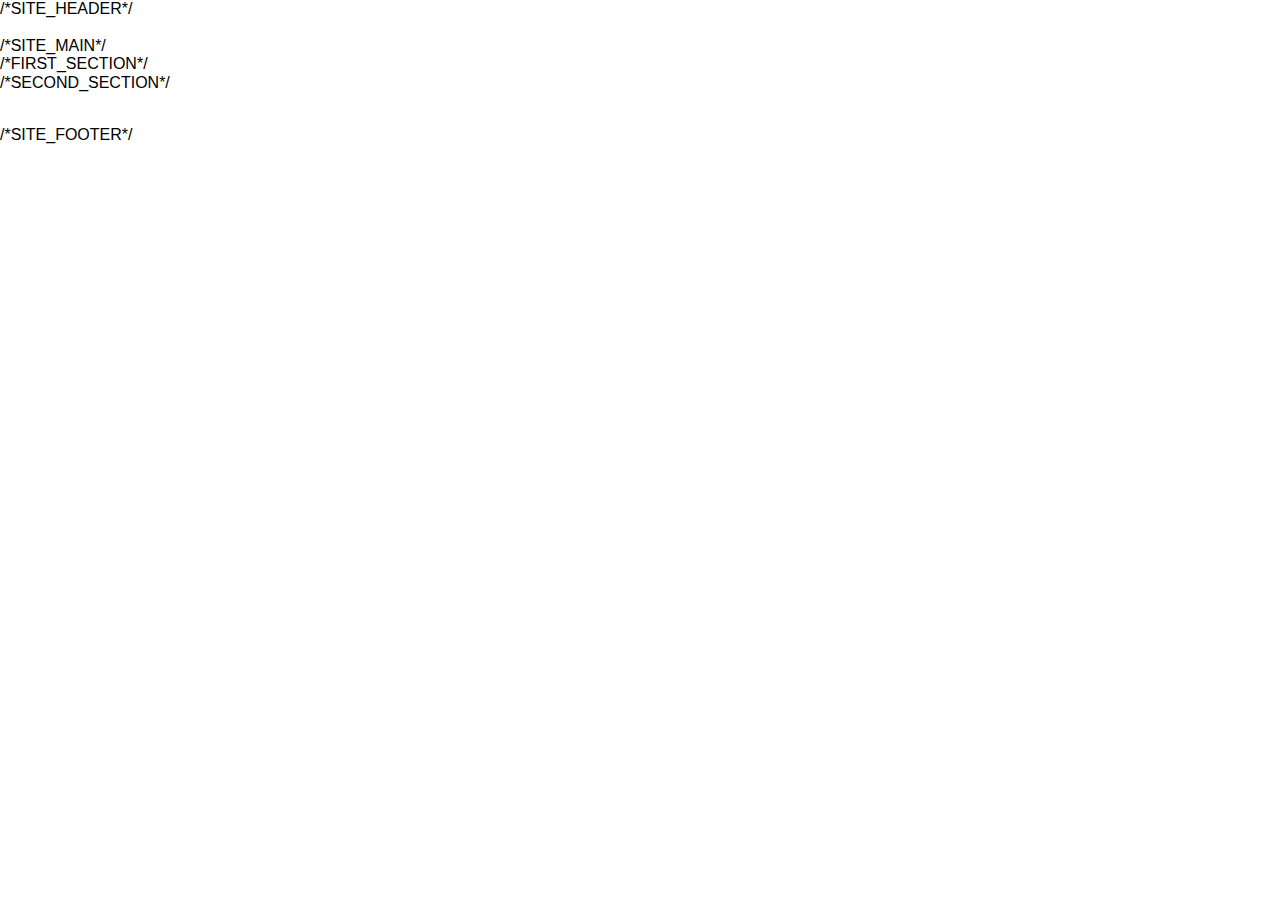
==== index.html @ e2ac1915 "initial commit" ====
<!DOCTYPE html>
<html lang="en">
<head>
  <meta charset="UTF-8">
  <meta http-equiv="X-UA-Compatible" content="IE=edge">
  <meta name="viewport" content="width=device-width, initial-scale=1.0">
  <title>up-down</title>
  <link rel="stylesheet" href="css/main.css">
</head>
<body>

  /*SITE_HEADER*/

 <header class="site-header">
   <div class="site-header__container container">
     <a href="#" class="site-header__logo">
       <img class="site-header__logo-img" src="" alt="" width="" height="">
      </a>
      <nav class="site-nav">
        <ul class="site-nav__list">
          <li class="site-nav__item">
            <a class="site-nav__item-link" href="#"></a>
          </li>
        </ul>
      </nav>
   </div>
 </header>

 /*SITE_MAIN*/

 <main class="site-main">
   <h1 class="visually-hidden">UP-Down</h1>

   /*FIRST_SECTION*/

   <section class="hero-section">
     <div class="hero-section__container container">

     </div>
   </section>

   /*SECOND_SECTION*/

   <section class="person-section">
     <div class="persn-section__container container">
       <picture class="person-section__picture">
         <img class="person-section__img" src="" srcset="" alt="" width="" height="">
        </picture>
        <p class="person-section__desc"></p>
     </div>
   </section>

  </main>

   /*SITE_FOOTER*/

   <footer class="site-footer">
     <div class="site-footer__container container">
      <a href="#" class="site-footer__logo">
        <img class="site-footer__logo-img" src="" alt="" width="" height="">
       </a>
       <nav class="site-nav">
         <ul class="site-nav__list">
           <li class="site-nav__item">
             <a class="site-nav__item-link" href="#"></a>
           </li>
         </ul>
       </nav>
     </div>
   </footer>

</body>
</html>
---- css/main.css ----
/*! normalize.css v8.0.1 | MIT License | github.com/necolas/normalize.css */
/* Document
   ========================================================================== */
/**
 * 1. Correct the line height in all browsers.
 * 2. Prevent adjustments of font size after orientation changes in iOS.
 */
html {
  line-height: 1.15;
  /* 1 */
  -webkit-text-size-adjust: 100%;
  /* 2 */
}

/* Sections
   ========================================================================== */
/**
 * Remove the margin in all browsers.
 */
body {
  margin: 0;
}

/**
 * Render the `main` element consistently in IE.
 */
main {
  display: block;
}

/**
 * Correct the font size and margin on `h1` elements within `section` and
 * `article` contexts in Chrome, Firefox, and Safari.
 */
h1 {
  font-size: 2em;
  margin: 0.67em 0;
}

/* Grouping content
   ========================================================================== */
/**
 * 1. Add the correct box sizing in Firefox.
 * 2. Show the overflow in Edge and IE.
 */
hr {
  -webkit-box-sizing: content-box;
          box-sizing: content-box;
  /* 1 */
  height: 0;
  /* 1 */
  overflow: visible;
  /* 2 */
}

/**
 * 1. Correct the inheritance and scaling of font size in all browsers.
 * 2. Correct the odd `em` font sizing in all browsers.
 */
pre {
  font-family: monospace, monospace;
  /* 1 */
  font-size: 1em;
  /* 2 */
}

/* Text-level semantics
   ========================================================================== */
/**
 * Remove the gray background on active links in IE 10.
 */
a {
  background-color: transparent;
}

/**
 * 1. Remove the bottom border in Chrome 57-
 * 2. Add the correct text decoration in Chrome, Edge, IE, Opera, and Safari.
 */
abbr[title] {
  border-bottom: none;
  /* 1 */
  text-decoration: underline;
  /* 2 */
  -webkit-text-decoration: underline dotted;
          text-decoration: underline dotted;
  /* 2 */
}

/**
 * Add the correct font weight in Chrome, Edge, and Safari.
 */
b,
strong {
  font-weight: bolder;
}

/**
 * 1. Correct the inheritance and scaling of font size in all browsers.
 * 2. Correct the odd `em` font sizing in all browsers.
 */
code,
kbd,
samp {
  font-family: monospace, monospace;
  /* 1 */
  font-size: 1em;
  /* 2 */
}

/**
 * Add the correct font size in all browsers.
 */
small {
  font-size: 80%;
}

/**
 * Prevent `sub` and `sup` elements from affecting the line height in
 * all browsers.
 */
sub,
sup {
  font-size: 75%;
  line-height: 0;
  position: relative;
  vertical-align: baseline;
}

sub {
  bottom: -0.25em;
}

sup {
  top: -0.5em;
}

/* Embedded content
   ========================================================================== */
/**
 * Remove the border on images inside links in IE 10.
 */
img {
  border-style: none;
}

/* Forms
   ========================================================================== */
/**
 * 1. Change the font styles in all browsers.
 * 2. Remove the margin in Firefox and Safari.
 */
button,
input,
optgroup,
select,
textarea {
  font-family: inherit;
  /* 1 */
  font-size: 100%;
  /* 1 */
  line-height: 1.15;
  /* 1 */
  margin: 0;
  /* 2 */
}

/**
 * Show the overflow in IE.
 * 1. Show the overflow in Edge.
 */
button,
input {
  /* 1 */
  overflow: visible;
}

/**
 * Remove the inheritance of text transform in Edge, Firefox, and IE.
 * 1. Remove the inheritance of text transform in Firefox.
 */
button,
select {
  /* 1 */
  text-transform: none;
}

/**
 * Correct the inability to style clickable types in iOS and Safari.
 */
button,
[type="button"],
[type="reset"],
[type="submit"] {
  -webkit-appearance: button;
}

/**
 * Remove the inner border and padding in Firefox.
 */
button::-moz-focus-inner,
[type="button"]::-moz-focus-inner,
[type="reset"]::-moz-focus-inner,
[type="submit"]::-moz-focus-inner {
  border-style: none;
  padding: 0;
}

/**
 * Restore the focus styles unset by the previous rule.
 */
button:-moz-focusring,
[type="button"]:-moz-focusring,
[type="reset"]:-moz-focusring,
[type="submit"]:-moz-focusring {
  outline: 1px dotted ButtonText;
}

/**
 * Correct the padding in Firefox.
 */
fieldset {
  padding: 0.35em 0.75em 0.625em;
}

/**
 * 1. Correct the text wrapping in Edge and IE.
 * 2. Correct the color inheritance from `fieldset` elements in IE.
 * 3. Remove the padding so developers are not caught out when they zero out
 *    `fieldset` elements in all browsers.
 */
legend {
  -webkit-box-sizing: border-box;
          box-sizing: border-box;
  /* 1 */
  color: inherit;
  /* 2 */
  display: table;
  /* 1 */
  max-width: 100%;
  /* 1 */
  padding: 0;
  /* 3 */
  white-space: normal;
  /* 1 */
}

/**
 * Add the correct vertical alignment in Chrome, Firefox, and Opera.
 */
progress {
  vertical-align: baseline;
}

/**
 * Remove the default vertical scrollbar in IE 10+.
 */
textarea {
  overflow: auto;
}

/**
 * 1. Add the correct box sizing in IE 10.
 * 2. Remove the padding in IE 10.
 */
[type="checkbox"],
[type="radio"] {
  -webkit-box-sizing: border-box;
          box-sizing: border-box;
  /* 1 */
  padding: 0;
  /* 2 */
}

/**
 * Correct the cursor style of increment and decrement buttons in Chrome.
 */
[type="number"]::-webkit-inner-spin-button,
[type="number"]::-webkit-outer-spin-button {
  height: auto;
}

/**
 * 1. Correct the odd appearance in Chrome and Safari.
 * 2. Correct the outline style in Safari.
 */
[type="search"] {
  -webkit-appearance: textfield;
  /* 1 */
  outline-offset: -2px;
  /* 2 */
}

/**
 * Remove the inner padding in Chrome and Safari on macOS.
 */
[type="search"]::-webkit-search-decoration {
  -webkit-appearance: none;
}

/**
 * 1. Correct the inability to style clickable types in iOS and Safari.
 * 2. Change font properties to `inherit` in Safari.
 */
::-webkit-file-upload-button {
  -webkit-appearance: button;
  /* 1 */
  font: inherit;
  /* 2 */
}

/* Interactive
   ========================================================================== */
/*
 * Add the correct display in Edge, IE 10+, and Firefox.
 */
details {
  display: block;
}

/*
 * Add the correct display in all browsers.
 */
summary {
  display: list-item;
}

/* Misc
   ========================================================================== */
/**
 * Add the correct display in IE 10+.
 */
template {
  display: none;
}

/**
 * Add the correct display in IE 10.
 */
[hidden] {
  display: none;
}

/* GENERAL */
html {
  -webkit-box-sizing: border-box;
          box-sizing: border-box;
  height: 100%;
  scroll-behavior: smooth;
}

*,
*::before,
*::after {
  -webkit-box-sizing: inherit;
          box-sizing: inherit;
}

body {
  display: -webkit-box;
  display: -ms-flexbox;
  display: flex;
  -webkit-box-orient: vertical;
  -webkit-box-direction: normal;
      -ms-flex-direction: column;
          flex-direction: column;
  height: 100%;
  margin: 0;
  padding: 0;
  overflow-x: hidden;
  font-family: "Arial", sans-serif;
  background-color: #fff;
}

img {
  max-width: 100%;
  height: auto;
}

.container {
  width: 100%;
  max-width: 1100px;
  margin: 0 auto;
  padding-left: 20px;
  padding-right: 20px;
}

.visually-hidden {
  position: absolute;
  white-space: nowrap;
  width: 1px;
  height: 1px;
  overflow: hidden;
  border: 0;
  padding: 0;
  clip: rect(0 0 0 0);
  -webkit-clip-path: inset(50%);
          clip-path: inset(50%);
  margin: -1px;
}

.sitenav {
  background-color: #000;
}

.sitenav__list {
  margin: 0;
  padding: 0;
  list-style: none;
}

.site-nav {
  position: absolute;
}

.site-nav__list {
  margin: 0;
  padding: 0;
  list-style: none;
  background-color: red;
}
/*# sourceMappingURL=main.css.map */
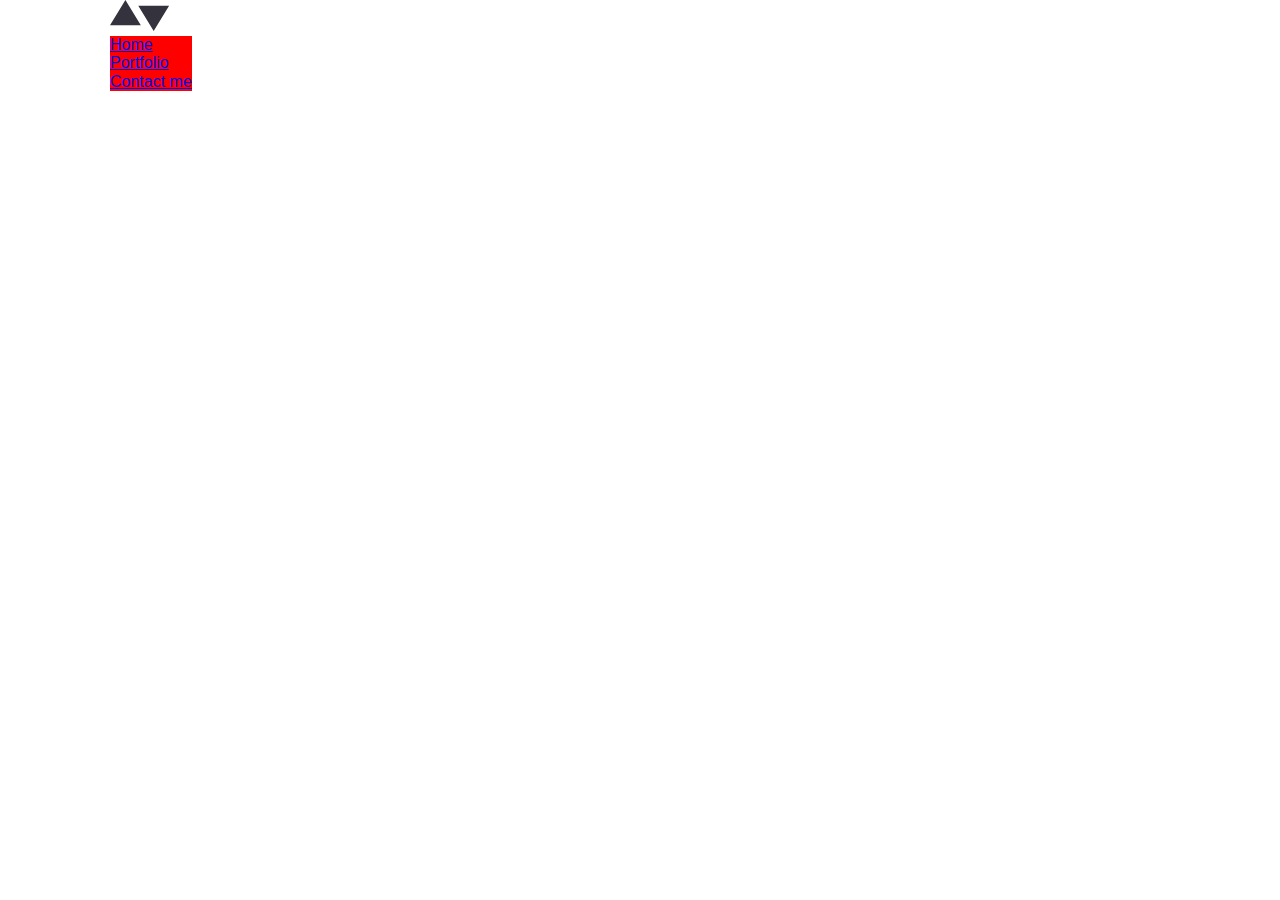
==== commit f4db1407: "initial commit" ====
--- a/index.html
+++ b/index.html
@@ -8,66 +8,72 @@
   <link rel="stylesheet" href="css/main.css">
 </head>
 <body>
-
-  /*SITE_HEADER*/
-
- <header class="site-header">
-   <div class="site-header__container container">
-     <a href="#" class="site-header__logo">
-       <img class="site-header__logo-img" src="" alt="" width="" height="">
+  
+  <!-- SITE_HEADER -->
+  
+  <header class="site-header">
+    <div class="site-header__container container">
+      <a class="site-header__logo" href="index.html">
+        <img class="site-header__logo-img" src="img/logo-header.svg" alt="logo" width="60" height="32">
       </a>
       <nav class="site-nav">
         <ul class="site-nav__list">
           <li class="site-nav__item">
-            <a class="site-nav__item-link" href="#"></a>
+            <a class="site-nav__item-link" href="index.html">Home</a>
+          </li>
+          <li class="site-nav__item">
+            <a class="site-nav__item-link" href="#">Portfolio</a>
+          </li>
+          <li class="site-nav__item">
+            <a class="site-nav__item-link" href="contact-me.html">Contact me</a>
           </li>
         </ul>
       </nav>
-   </div>
- </header>
-
- /*SITE_MAIN*/
-
- <main class="site-main">
-   <h1 class="visually-hidden">UP-Down</h1>
-
-   /*FIRST_SECTION*/
-
-   <section class="hero-section">
-     <div class="hero-section__container container">
-
-     </div>
-   </section>
-
-   /*SECOND_SECTION*/
-
-   <section class="person-section">
-     <div class="persn-section__container container">
-       <picture class="person-section__picture">
-         <img class="person-section__img" src="" srcset="" alt="" width="" height="">
-        </picture>
-        <p class="person-section__desc"></p>
-     </div>
-   </section>
-
-  </main>
-
-   /*SITE_FOOTER*/
-
-   <footer class="site-footer">
-     <div class="site-footer__container container">
-      <a href="#" class="site-footer__logo">
-        <img class="site-footer__logo-img" src="" alt="" width="" height="">
-       </a>
-       <nav class="site-nav">
-         <ul class="site-nav__list">
-           <li class="site-nav__item">
-             <a class="site-nav__item-link" href="#"></a>
-           </li>
-         </ul>
-       </nav>
-     </div>
-   </footer>
-
-</body>
-</html>+    </div>
+  </header>
+  
+  <!-- /*SITE_MAIN*/
+    
+    <main class="site-main">
+      <h1 class="visually-hidden">UP-Down</h1>
+      
+      /*FIRST_SECTION*/
+      
+      <section class="hero-section">
+        <div class="hero-section__container container">
+          
+        </div>
+      </section>
+      
+      /*SECOND_SECTION*/
+      
+      <section class="person-section">
+        <div class="persn-section__container container">
+          <picture class="person-section__picture">
+            <img class="person-section__img" src="" srcset="" alt="" width="" height="">
+          </picture>
+          <p class="person-section__desc"></p>
+        </div>
+      </section>
+      
+    </main>
+    
+    /*SITE_FOOTER*/
+    
+    <footer class="site-footer">
+      <div class="site-footer__container container">
+        <a href="#" class="site-footer__logo">
+          <img class="site-footer__logo-img" src="" alt="" width="" height="">
+        </a>
+        <nav class="site-nav">
+          <ul class="site-nav__list">
+            <li class="site-nav__item">
+              <a class="site-nav__item-link" href="#"></a>
+            </li>
+          </ul>
+        </nav>
+      </div>
+    </footer> -->
+    
+  </body>
+  </html>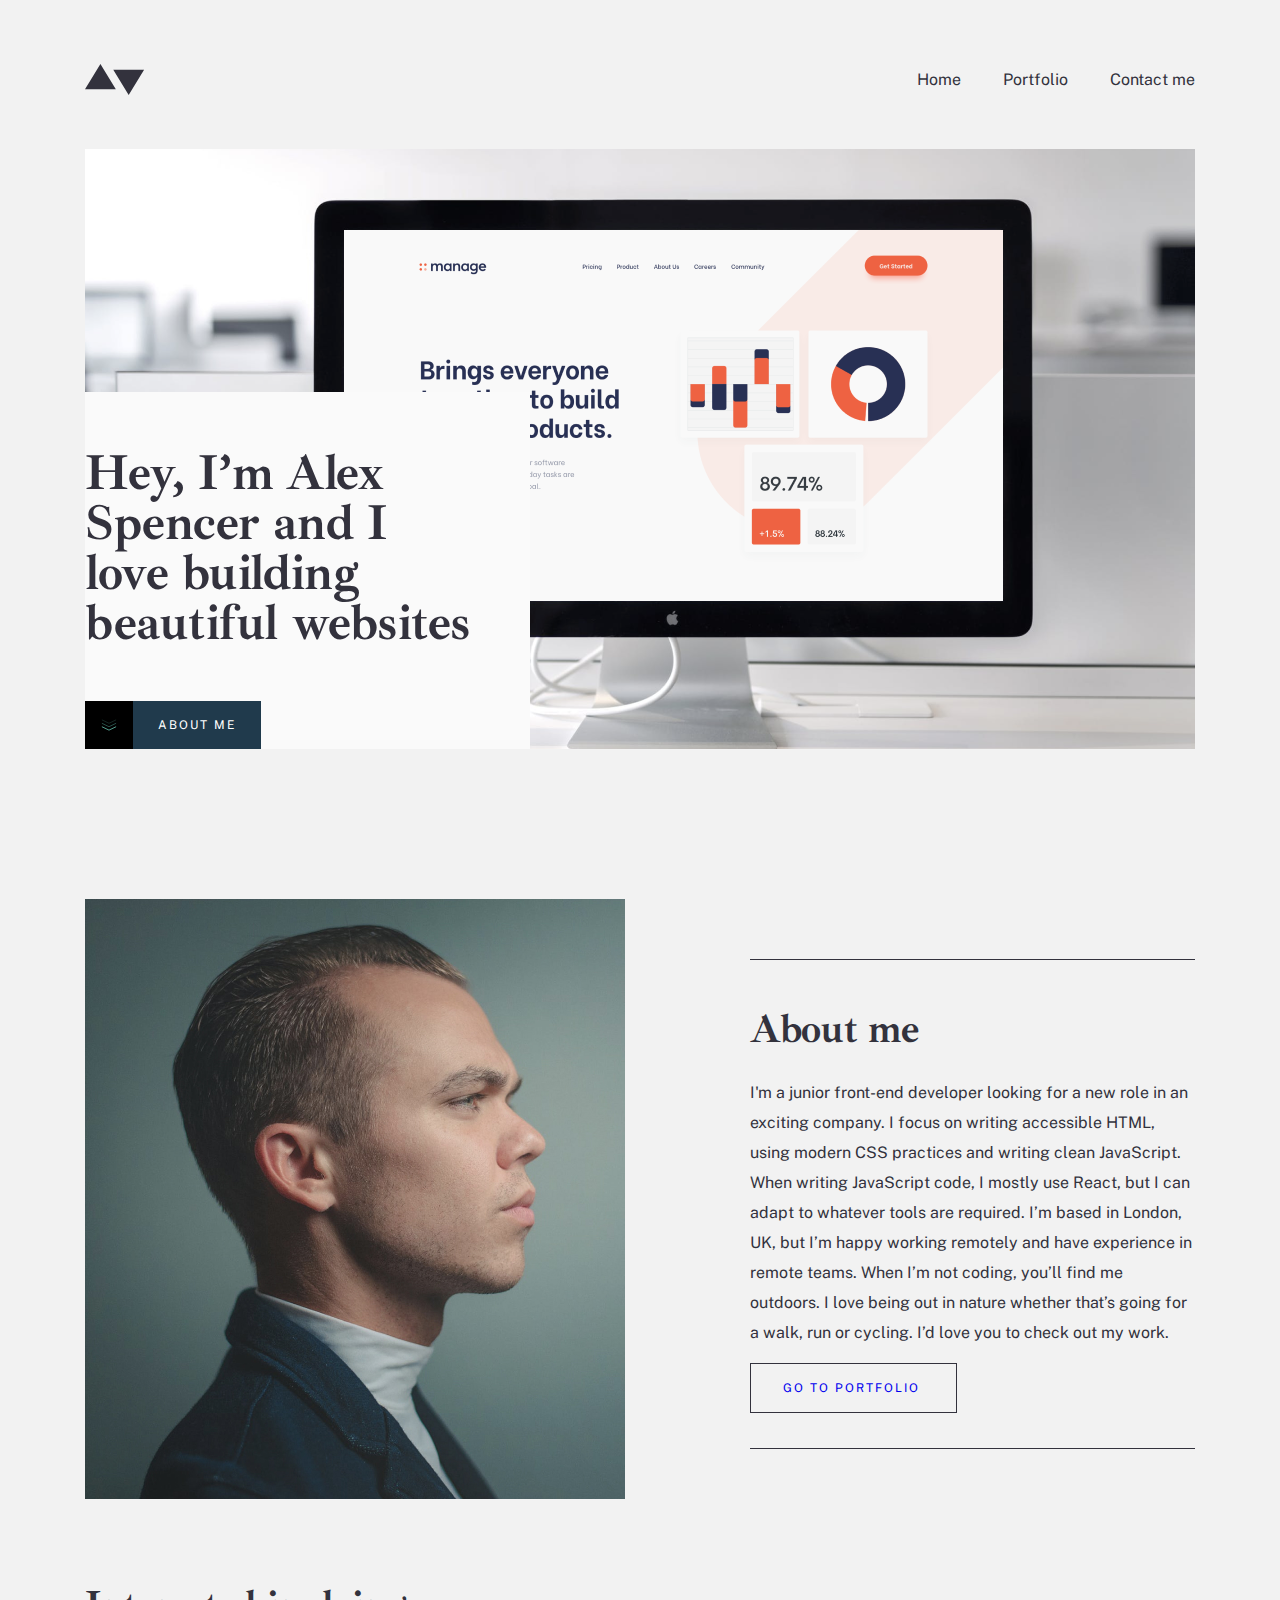
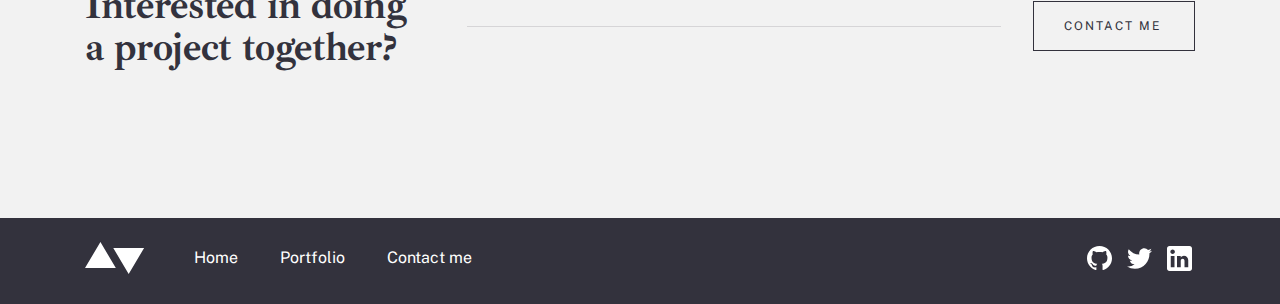
==== commit 3e2dc9ab: "initial commit" ====
--- a/index.html
+++ b/index.html
@@ -16,7 +16,7 @@
       <a class="site-header__logo" href="index.html">
         <img class="site-header__logo-img" src="img/logo-header.svg" alt="logo" width="60" height="32">
       </a>
-      <nav class="site-nav">
+      <nav class="site-nav site-nav--active">
         <ul class="site-nav__list">
           <li class="site-nav__item">
             <a class="site-nav__item-link" href="index.html">Home</a>
@@ -29,51 +29,107 @@
           </li>
         </ul>
       </nav>
+      <button class="site-header__btn">
+        <img class="site-header__btn-img" src="img/button.svg" alt="button" width="25" height="25">
+      </button>
     </div>
   </header>
   
-  <!-- /*SITE_MAIN*/
+  <script>
+    const elBox = document.querySelector('site-nav')
+    const elBtn = document.querySelector('site-header__btn')
     
-    <main class="site-main">
-      <h1 class="visually-hidden">UP-Down</h1>
-      
-      /*FIRST_SECTION*/
-      
-      <section class="hero-section">
-        <div class="hero-section__container container">
-          
+    elBtn.addEventListener('click', () => {
+      elBox.classList.toggle('site-nav--active')
+    })
+  </script>
+  
+  <!-- SITE_MAIN -->
+  
+  <main class="site-main">
+    
+    <!-- FIRST_SECTION -->
+   
+    <section class="hero-section">
+      <h1 class="visually-hidden">Assalamu alaykum</h1>
+      <div class="hero-section__container container">
+        <div class="hero-section__content">
+          <p class="hero-section__title">Hey, I’m Alex Spencer and I love building beautiful websites</p>
+          <a class="hero-section__link" href="#">
+            <img class="hero-section__link-img" src="./img/about-me.svg" alt="svg" width="48" height="48">
+            <span class="hero-section__link-text">About me</span>
+          </a>
         </div>
-      </section>
-      
-      /*SECOND_SECTION*/
-      
-      <section class="person-section">
-        <div class="persn-section__container container">
-          <picture class="person-section__picture">
-            <img class="person-section__img" src="" srcset="" alt="" width="" height="">
-          </picture>
-          <p class="person-section__desc"></p>
+      </div>
+    </section>
+    
+    <!-- SECOND_SECTION -->
+    
+    <section class="about-me">
+      <div class="about-me__container container">
+        <picture class="about-me__picture">
+          <source srcset="img/persom@1x.jpg" type="image/jpg">
+          <img class="about-me__img" src="img/persom@1x.jpg" srcset="img/persom@1x.jpg 1x, img/persom@2x.jpg 2x" alt="person" width="540" height="600">
+        </picture>
+        <div class="about-me__content">
+          <h2 class="about-me__heading">About me</h2>
+          <p class="about-me__desc">I'm a junior front-end developer looking for a new role in an exciting company. I focus on writing accessible HTML, using modern CSS practices and writing clean JavaScript. When writing JavaScript code, I mostly use React, but I can adapt to whatever tools are required. I’m based in London, UK, but I’m happy working remotely and have experience in remote teams. When I’m not coding, you’ll find me outdoors. I love being out in nature whether that’s going for a walk, run or cycling. I’d love you to check out my work.</p>
+          <a class="about-me__link" href="#">Go to portfolio</a>
         </div>
-      </section>
-      
-    </main>
+      </div>
+    </section>
     
-    /*SITE_FOOTER*/
-    
-    <footer class="site-footer">
-      <div class="site-footer__container container">
-        <a href="#" class="site-footer__logo">
-          <img class="site-footer__logo-img" src="" alt="" width="" height="">
-        </a>
-        <nav class="site-nav">
-          <ul class="site-nav__list">
-            <li class="site-nav__item">
-              <a class="site-nav__item-link" href="#"></a>
-            </li>
-          </ul>
-        </nav>
+    <!-- THIRD_SECTION -->
+
+    <section class="interesed-in">
+      <div class="interested-in__container container">
+        <h2 class="visually-hidden">Interest</h2>
+        <p class="interested-in__desc">Interested in doing a project together?</p>
+        <div class="interested-in__hr"></div>
+        <a class="interested-in__link" href="contact-me.html">Contact me</a>
       </div>
-    </footer> -->
-    
-  </body>
-  </html>+    </section>
+  </main>
+  
+  <!-- ITE_FOOTER -->
+  
+  <footer class="site-footer">
+    <div class="site-footer__container container">
+      <a href="#" class="site-footer__logo">
+        <img class="site-footer__logo-img" src="img/logo-footer.svg" alt="logo" width="60" height="32">
+      </a>
+      <nav class="site-footer__nav">
+        <ul class="site-footer__nav-list">
+          <li class="site-footer__nav-item">
+            <a class="site-footer__nav-link" href="index.html">Home</a>
+          </li>
+          <li class="site-footer__nav-item">
+            <a class="site-footer__nav-link" href="#">Portfolio</a>
+          </li>
+          <li class="site-footer__nav-item">
+            <a class="site-footer__nav-link" href="contact-me.html">Contact me</a>
+          </li>
+        </ul>
+      </nav>
+      <ul class="site-footer__list">
+        <li class="site-footer__item">
+          <a class="site-footer__item-link" href="#">
+            <img class="site-footer__item-img" src="img/git-hub.svg" alt="git-hub" width="25" height="24">
+          </a>
+        </li>
+        <li class="site-footer__item">
+          <a class="site-footer__item-link" href="#">
+            <img class="site-footer__item-img" src="img/twitter.svg" alt="twitter" width="25" height="24">
+          </a>
+        </li>
+        <li class="site-footer__item">
+          <a class="site-footer__item-link" href="#">
+            <img class="site-footer__item-img" src="img/in.svg" alt="in" width="25" height="24">
+          </a>
+        </li>
+      </ul>
+    </div>
+  </footer>
+  
+</body>
+</html>--- a/css/main.css
+++ b/css/main.css
@@ -341,6 +341,22 @@
   display: none;
 }
 
+@font-face {
+  font-family: 'Public Sans';
+  src: url(../fonts/PublicSans-Regular.woff2) format("woff2"), url(../fonts/PublicSans-Regular.woff) format("woff");
+  font-weight: normal;
+  font-style: normal;
+  font-display: swap;
+}
+
+@font-face {
+  font-family: 'Ibarra Real Nova';
+  src: url(../fonts/IbarraRealNova-Bold.woff2) format("woff2"), url(../fonts/IbarraRealNova-Bold.woff) format("woff");
+  font-weight: bold;
+  font-style: normal;
+  font-display: swap;
+}
+
 /* GENERAL */
 html {
   -webkit-box-sizing: border-box;
@@ -368,8 +384,13 @@
   margin: 0;
   padding: 0;
   overflow-x: hidden;
-  font-family: "Arial", sans-serif;
-  background-color: #fff;
+  font-family: 'Public Sans', 'Arial', sans-serif;
+  font-style: normal;
+  font-weight: 400;
+  font-size: 16px;
+  line-height: 30px;
+  color: #33323D;
+  background-color: #F2F2F2;
 }
 
 img {
@@ -379,7 +400,7 @@
 
 .container {
   width: 100%;
-  max-width: 1100px;
+  max-width: 1150px;
   margin: 0 auto;
   padding-left: 20px;
   padding-right: 20px;
@@ -399,24 +420,633 @@
   margin: -1px;
 }
 
-.sitenav {
-  background-color: #000;
-}
-
-.sitenav__list {
+.site-header__container {
+  padding-top: 64px;
+  padding-bottom: 54px;
+  display: -webkit-box;
+  display: -ms-flexbox;
+  display: flex;
+  -webkit-box-pack: justify;
+      -ms-flex-pack: justify;
+          justify-content: space-between;
+  -webkit-box-align: center;
+      -ms-flex-align: center;
+          align-items: center;
+}
+
+.site-header__logo {
+  text-decoration: none;
+}
+
+.site-header__logo-img {
+  display: block;
+}
+
+.site-header__btn {
+  padding: 0;
+  display: none;
+  border: none;
+  background-color: #F2F2F2;
+}
+
+.site-header__btn-img {
+  display: block;
+}
+
+@media only screen and (max-width: 450px) {
+  .site-header__btn {
+    display: block;
+  }
+}
+
+.site-nav__list {
   margin: 0;
   padding: 0;
   list-style: none;
-}
-
-.site-nav {
+  display: -webkit-box;
+  display: -ms-flexbox;
+  display: flex;
+  -webkit-box-pack: center;
+      -ms-flex-pack: center;
+          justify-content: center;
+  -webkit-box-align: center;
+      -ms-flex-align: center;
+          align-items: center;
+}
+
+.site-nav__item:not(:last-child) {
+  margin-right: 42px;
+}
+
+.site-nav__item-link {
+  color: #33323D;
+  text-decoration: none;
+}
+
+.site-nav__item-link:hover {
+  color: #5FB4A2;
+}
+
+.site-nav--active {
+  display: block;
+}
+
+@media only screen and (max-width: 450px) {
+  .site-nav {
+    display: none;
+  }
+}
+
+.hero-section {
+  padding-bottom: 75px;
+}
+
+.hero-section__container {
+  max-width: 1110px;
+  padding: 243px 665px 0 0;
+  background-image: url(../../img/hero-img@1x.png);
+  background-repeat: no-repeat;
+  background-size: cover;
+}
+
+@media only screen and (-webkit-min-device-pixel-ratio: 2), only screen and (min--moz-device-pixel-ratio: 2), only screen and (min-device-pixel-ratio: 2), only screen and (min-resolution: 192dpi), only screen and (min-resolution: 2dppx) {
+  .hero-section__container {
+    background-image: url(../../img/hero-img@2x.png);
+  }
+}
+
+.hero-section__content {
+  position: relative;
+  background-color: #FAFAFA;
+  padding: 56px 55px 53px 0;
+}
+
+.hero-section__title {
+  margin: 0;
+  margin-right: 0;
+  margin-bottom: 48px;
+  max-width: 390px;
+  font-family: "Ibarra Real Nova";
+  font-style: normal;
+  font-weight: 700;
+  font-size: 50px;
+  line-height: 50px;
+  letter-spacing: -0.446429px;
+}
+
+.hero-section__link {
+  text-align: center;
+  text-decoration: none;
+  display: -webkit-box;
+  display: -ms-flexbox;
+  display: flex;
+  -webkit-box-pack: center;
+      -ms-flex-pack: center;
+          justify-content: center;
+  -webkit-box-align: center;
+      -ms-flex-align: center;
+          align-items: center;
   position: absolute;
-}
-
-.site-nav__list {
+  left: 0;
+  bottom: 0;
+}
+
+.hero-section__link-img {
+  margin: 0;
+  padding: 0;
+  padding: 18px 16px;
+  background-color: #000000;
+}
+
+.hero-section__link-text {
+  margin: 0;
+  padding: 0;
+  background-color: #203A4C;
+  padding: 17px 25px 17px 25px;
+  font-size: 12px;
+  line-height: 14px;
+  text-align: center;
+  letter-spacing: 2px;
+  text-transform: uppercase;
+  color: #FFFFFF;
+}
+
+@media only screen and (max-width: 1200px) {
+  .hero-section__container {
+    background-image: url(../../img/home-image-tablet@1x.jpg);
+    background-repeat: no-repeat;
+    background-size: cover;
+  }
+  .hero-section__container {
+    padding: 302px 293px 0 0;
+  }
+  .hero-section__content {
+    max-width: 550px;
+  }
+  .hero-section__title {
+    max-width: 550px;
+  }
+}
+
+@media only screen and (max-width: 840px) {
+  .hero-section__container {
+    padding: 350px 0 0 0;
+  }
+}
+
+@media only screen and (max-width: 780px) {
+  .hero-section__container {
+    padding: 350px 150px 0 0;
+  }
+  .hero-section__title {
+    font-size: 40px;
+    line-height: 42px;
+    letter-spacing: -0.357143px;
+  }
+}
+
+@media only screen and (max-width: 700px) {
+  .hero-section__container {
+    background-size: contain;
+    padding: 350px 0px 0 0;
+  }
+  .hero-section__content {
+    padding-right: 0;
+  }
+}
+
+@media only screen and (max-width: 400px) {
+  .hero-section__container {
+    padding-top: 280px;
+  }
+}
+
+.about-me__container {
+  padding-top: 75px;
+  display: -webkit-box;
+  display: -ms-flexbox;
+  display: flex;
+  -webkit-box-pack: justify;
+      -ms-flex-pack: justify;
+          justify-content: space-between;
+  -webkit-box-align: center;
+      -ms-flex-align: center;
+          align-items: center;
+}
+
+.about-me__picture {
+  margin: 0;
+  margin-right: 125px;
+  -ms-flex-negative: 0;
+      flex-shrink: 0;
+}
+
+.about-me__content {
+  padding-top: 48px;
+  padding-bottom: 46px;
+  border-top: 1px solid #33323D;
+  border-bottom: 1px solid #33323D;
+}
+
+.about-me__heading {
+  margin: 0;
+  margin-bottom: 28px;
+  font-family: "Ibarra Real Nova";
+  font-style: normal;
+  font-weight: 700;
+  font-size: 40px;
+  line-height: 42px;
+  letter-spacing: -0.357143px;
+  color: #33323D;
+}
+
+.about-me__desc {
+  margin: 0;
+  margin-bottom: 24px;
+}
+
+.about-me__link {
+  text-decoration: none;
+  margin: 0;
+  padding: 17px 36px 17px 32px;
+  font-size: 12px;
+  line-height: 14px;
+  letter-spacing: 2px;
+  text-transform: uppercase;
+  border: 1px solid #33323D;
+}
+
+@media only screen and (max-width: 1000px) {
+  .about-me__container {
+    -webkit-box-orient: vertical;
+    -webkit-box-direction: normal;
+        -ms-flex-direction: column;
+            flex-direction: column;
+    -webkit-box-pack: center;
+        -ms-flex-pack: center;
+            justify-content: center;
+    -webkit-box-align: center;
+        -ms-flex-align: center;
+            align-items: center;
+  }
+  .about-me__picture {
+    margin-right: 0px;
+  }
+  .about-me__picture {
+    margin-top: 8px;
+  }
+}
+
+.interested-in__container {
+  padding-top: 75px;
+  padding-bottom: 150px;
+  display: -webkit-box;
+  display: -ms-flexbox;
+  display: flex;
+  -webkit-box-pack: justify;
+      -ms-flex-pack: justify;
+          justify-content: space-between;
+  -webkit-box-align: center;
+      -ms-flex-align: center;
+          align-items: center;
+}
+
+.interested-in__desc {
+  max-width: 350px;
+  margin: 0;
+  padding: 0;
+  margin-right: 32px;
+  font-family: "Ibarra Real Nova";
+  font-style: normal;
+  font-weight: 700;
+  font-size: 40px;
+  line-height: 42px;
+  letter-spacing: -0.357143px;
+}
+
+.interested-in__hr {
+  width: 100%;
+  max-width: 534px;
+  height: 1px;
+  margin: 0;
+  padding: 0;
+  margin-right: 32px;
+  mix-blend-mode: normal;
+  opacity: 0.15;
+  background-color: #33323D;
+}
+
+.interested-in__link {
+  width: 100%;
+  max-width: 162px;
+  text-decoration: none;
+  padding: 17px 30px 17px 30px;
+  font-weight: 400;
+  font-size: 12px;
+  line-height: 14px;
+  letter-spacing: 2px;
+  text-transform: uppercase;
+  border: 1px solid #33323D;
+  color: #33323D;
+}
+
+@media only screen and (max-width: 860px) {
+  .interested-in__container {
+    -webkit-box-orient: vertical;
+    -webkit-box-direction: normal;
+        -ms-flex-direction: column;
+            flex-direction: column;
+    -webkit-box-pack: center;
+        -ms-flex-pack: center;
+            justify-content: center;
+    -webkit-box-align: center;
+        -ms-flex-align: center;
+            align-items: center;
+  }
+  .interested-in__desc {
+    margin-right: 0;
+    margin-bottom: 45px;
+  }
+  .interested-in__hr {
+    display: none;
+    margin-right: 0;
+  }
+}
+
+.site-footer {
+  background-color: #33323D;
+}
+
+.site-footer__container {
+  padding-top: 24px;
+  padding-bottom: 30px;
+  display: -webkit-box;
+  display: -ms-flexbox;
+  display: flex;
+  -webkit-box-pack: start;
+      -ms-flex-pack: start;
+          justify-content: start;
+  -webkit-box-align: center;
+      -ms-flex-align: center;
+          align-items: center;
+}
+
+.site-footer__logo {
+  margin: 0;
+  margin-right: 49px;
+}
+
+.site-footer__logo-img {
+  display: block;
+}
+
+.site-footer__nav {
+  margin-right: 615px;
+}
+
+.site-footer__nav-list {
   margin: 0;
   padding: 0;
   list-style: none;
-  background-color: red;
+  display: -webkit-box;
+  display: -ms-flexbox;
+  display: flex;
+  -webkit-box-pack: center;
+      -ms-flex-pack: center;
+          justify-content: center;
+  -webkit-box-align: center;
+      -ms-flex-align: center;
+          align-items: center;
+}
+
+.site-footer__nav-item:not(:last-child) {
+  margin-right: 42px;
+}
+
+.site-footer__nav-link {
+  color: #FFFFFF;
+  text-decoration: none;
+}
+
+.site-footer__list {
+  margin: 0;
+  padding: 0;
+  list-style: none;
+  display: -webkit-box;
+  display: -ms-flexbox;
+  display: flex;
+  -webkit-box-pack: start;
+      -ms-flex-pack: start;
+          justify-content: flex-start;
+  -webkit-box-align: center;
+      -ms-flex-align: center;
+          align-items: center;
+}
+
+.site-footer__item:not(:last-child) {
+  margin-right: 15px;
+}
+
+.site-footer__item-link {
+  text-decoration: none;
+}
+
+.site-footer__item-img {
+  display: block;
+}
+
+@media only screen and (max-width: 1150px) {
+  .site-footer__nav {
+    margin-right: 580px;
+  }
+}
+
+@media only screen and (max-width: 1115px) {
+  .site-footer__nav {
+    margin-right: 550px;
+  }
+}
+
+@media only screen and (max-width: 1085px) {
+  .site-footer__nav {
+    margin-right: 500px;
+  }
+}
+
+@media only screen and (max-width: 1035px) {
+  .site-footer__nav {
+    margin-right: 467px;
+  }
+}
+
+@media only screen and (max-width: 1005px) {
+  .site-footer__nav {
+    margin-right: 437px;
+  }
+}
+
+@media only screen and (max-width: 970px) {
+  .site-footer__container {
+    -webkit-box-orient: vertical;
+    -webkit-box-direction: normal;
+        -ms-flex-direction: column;
+            flex-direction: column;
+    -webkit-box-pack: center;
+        -ms-flex-pack: center;
+            justify-content: center;
+    -webkit-box-align: center;
+        -ms-flex-align: center;
+            align-items: center;
+  }
+  .site-footer__logo {
+    margin-right: 0px;
+    margin-bottom: 40px;
+  }
+  .site-footer__nav {
+    margin: 0;
+    margin-bottom: 42px;
+  }
+  .site-footer__nav-list {
+    -webkit-box-orient: vertical;
+    -webkit-box-direction: normal;
+        -ms-flex-direction: column;
+            flex-direction: column;
+    -webkit-box-pack: center;
+        -ms-flex-pack: center;
+            justify-content: center;
+    -webkit-box-align: center;
+        -ms-flex-align: center;
+            align-items: center;
+  }
+  .site-footer__nav-item:not(:last-child) {
+    margin-right: 0px;
+  }
+  .site-footer__list {
+    margin-left: 0px;
+  }
+}
+
+.get-in__container {
+  padding-top: 48px;
+  padding-bottom: 48px;
+  border-top: 1px solid #33323D;
+  border-bottom: 1px solid #33323D;
+  display: -webkit-box;
+  display: -ms-flexbox;
+  display: flex;
+  -webkit-box-pack: justify;
+      -ms-flex-pack: justify;
+          justify-content: space-between;
+  -webkit-box-align: start;
+      -ms-flex-align: start;
+          align-items: start;
+}
+
+.get-in__heading {
+  margin: 0;
+  margin-right: 125px;
+  font-family: "Ibarra Real Nova";
+  font-style: normal;
+  font-weight: 700;
+  font-size: 40px;
+  line-height: 42px;
+  letter-spacing: -0.357143px;
+  color: #33323D;
+}
+
+.get-in__desc {
+  margin: 0;
+  margin-bottom: 24px;
+  max-width: 635px;
+  mix-blend-mode: normal;
+  opacity: 0.8;
+}
+
+.get-in__list {
+  margin: 0;
+  padding: 0;
+  list-style: none;
+  display: -webkit-box;
+  display: -ms-flexbox;
+  display: flex;
+  -webkit-box-pack: start;
+      -ms-flex-pack: start;
+          justify-content: flex-start;
+  -webkit-box-align: center;
+      -ms-flex-align: center;
+          align-items: center;
+}
+
+.get-in__item:not(:last-child) {
+  margin-right: 15px;
+}
+
+.get-in__item-link {
+  text-decoration: none;
+}
+
+.get-in__item-img {
+  display: block;
+}
+
+.contact-me__container {
+  padding-top: 48px;
+  padding-bottom: 48px;
+  display: -webkit-box;
+  display: -ms-flexbox;
+  display: flex;
+  -webkit-box-pack: justify;
+      -ms-flex-pack: justify;
+          justify-content: space-between;
+  -webkit-box-align: start;
+      -ms-flex-align: start;
+          align-items: start;
+}
+
+.contact-me__heading {
+  margin: 0;
+  margin-right: 100px;
+  font-family: "Ibarra Real Nova";
+  font-style: normal;
+  font-weight: 700;
+  font-size: 40px;
+  line-height: 42px;
+  letter-spacing: -0.357143px;
+  color: #33323D;
+}
+
+.contact-me__wrapper {
+  margin: 0;
+  margin-bottom: 62px;
+  display: -webkit-box;
+  display: -ms-flexbox;
+  display: flex;
+  -webkit-box-pack: center;
+      -ms-flex-pack: center;
+          justify-content: center;
+  -webkit-box-align: start;
+      -ms-flex-align: start;
+          align-items: start;
+}
+
+.contact-me__input {
+  padding: 9px 524px 9px 13px;
+}
+
+.contact-me__massage {
+  width: 635px;
+  height: 96px;
+}
+
+.contact-me__button {
+  border: none;
+  background-color: #33323D;
+  padding: 17px 24px;
+  font-size: 12px;
+  line-height: 14px;
+  text-align: center;
+  letter-spacing: 2px;
+  text-transform: uppercase;
+  color: #FFFFFF;
 }
 /*# sourceMappingURL=main.css.map */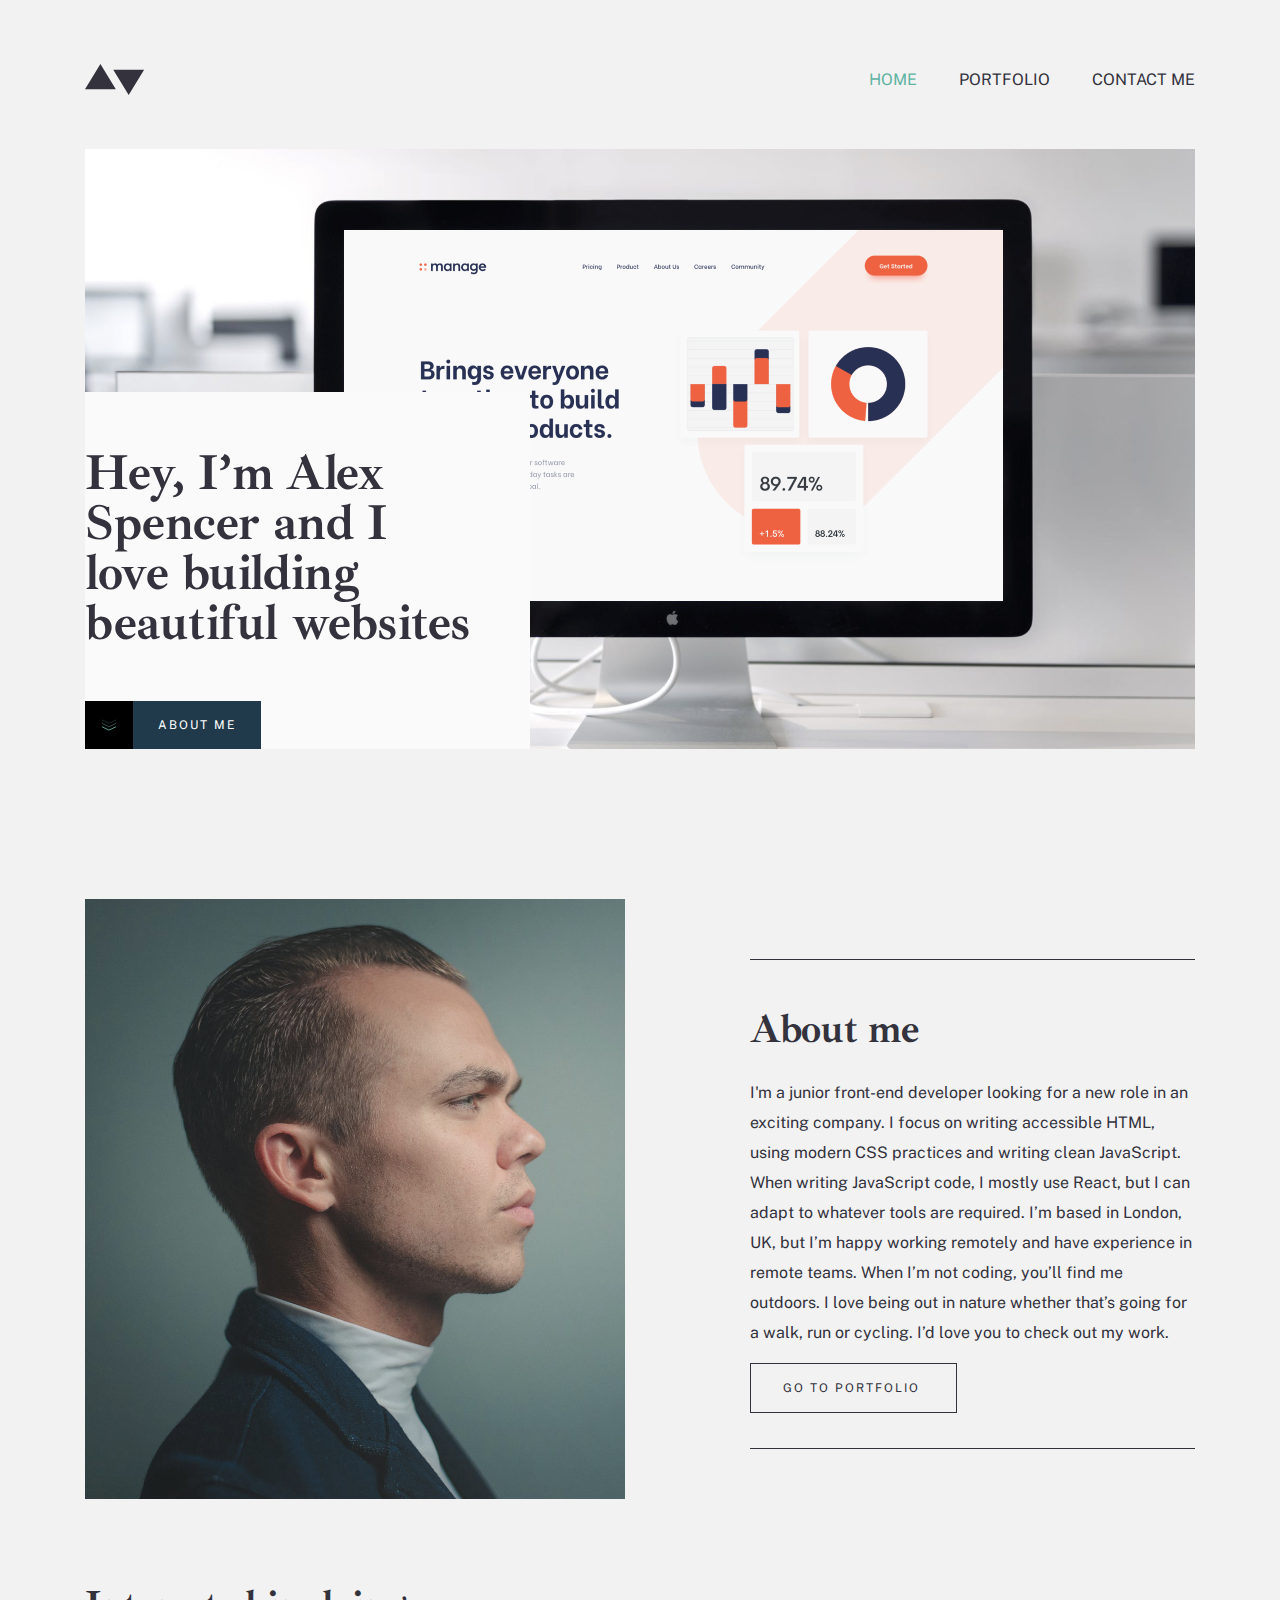
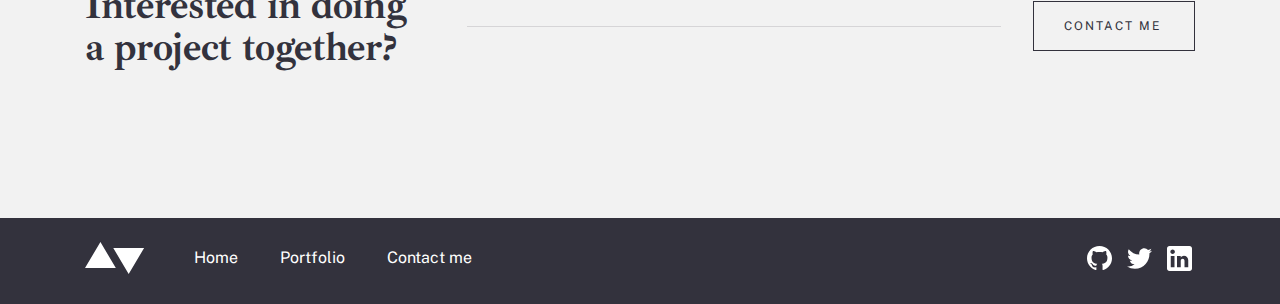
==== commit 01477bc9: "initial commit" ====
--- a/index.html
+++ b/index.html
@@ -11,15 +11,15 @@
   
   <!-- SITE_HEADER -->
   
-  <header class="site-header">
+  <header class="site-header site-header--active">
     <div class="site-header__container container">
       <a class="site-header__logo" href="index.html">
         <img class="site-header__logo-img" src="img/logo-header.svg" alt="logo" width="60" height="32">
       </a>
-      <nav class="site-nav site-nav--active">
+      <nav class="site-header__nav site-nav site-nav--header">
         <ul class="site-nav__list">
           <li class="site-nav__item">
-            <a class="site-nav__item-link" href="index.html">Home</a>
+            <a class="site-nav__item-link site-nav__item-link--active" href="index.html">Home</a>
           </li>
           <li class="site-nav__item">
             <a class="site-nav__item-link" href="#">Portfolio</a>
@@ -29,20 +29,11 @@
           </li>
         </ul>
       </nav>
-      <button class="site-header__btn">
-        <img class="site-header__btn-img" src="img/button.svg" alt="button" width="25" height="25">
-      </button>
+      <button class="site-header__btn js-nav-toggler" type="submit"></button>
     </div>
   </header>
   
-  <script>
-    const elBox = document.querySelector('site-nav')
-    const elBtn = document.querySelector('site-header__btn')
-    
-    elBtn.addEventListener('click', () => {
-      elBox.classList.toggle('site-nav--active')
-    })
-  </script>
+  
   
   <!-- SITE_MAIN -->
   
@@ -55,7 +46,7 @@
       <div class="hero-section__container container">
         <div class="hero-section__content">
           <p class="hero-section__title">Hey, I’m Alex Spencer and I love building beautiful websites</p>
-          <a class="hero-section__link" href="#">
+          <a class="hero-section__link"  href="#About">
             <img class="hero-section__link-img" src="./img/about-me.svg" alt="svg" width="48" height="48">
             <span class="hero-section__link-text">About me</span>
           </a>
@@ -65,7 +56,7 @@
     
     <!-- SECOND_SECTION -->
     
-    <section class="about-me">
+    <section class="about-me" id="About">
       <div class="about-me__container container">
         <picture class="about-me__picture">
           <source srcset="img/persom@1x.jpg" type="image/jpg">
@@ -131,5 +122,14 @@
     </div>
   </footer>
   
+<script>
+  const elHeader = document.querySelector('.site-header')
+  const elNavToggler = document.querySelector('.js-nav-toggler')
+
+elNavToggler.addEventListener('click', function() {
+  elHeader.classList.toggle('site-header--active')
+})
+</script>
+  
 </body>
 </html>--- a/css/main.css
+++ b/css/main.css
@@ -420,9 +420,12 @@
   margin: -1px;
 }
 
-.site-header__container {
+.site-header {
   padding-top: 64px;
   padding-bottom: 54px;
+}
+
+.site-header__container {
   display: -webkit-box;
   display: -ms-flexbox;
   display: flex;
@@ -443,19 +446,36 @@
 }
 
 .site-header__btn {
-  padding: 0;
   display: none;
-  border: none;
-  background-color: #F2F2F2;
-}
-
-.site-header__btn-img {
-  display: block;
 }
 
 @media only screen and (max-width: 450px) {
+  .site-header__container {
+    position: relative;
+    z-index: 10;
+  }
+  .site-header__nav {
+    display: none;
+  }
+  .site-header--active
+.site-nav--header {
+    display: block;
+  }
+  .site-header--active .js-nav-toggler {
+    background-image: url(../../img/close.svg);
+    background-repeat: no-repeat;
+    background-size: cover;
+  }
   .site-header__btn {
     display: block;
+    padding: 0;
+    width: 24px;
+    height: 24px;
+    background-image: url(../../img/button.svg);
+    background-repeat: no-repeat;
+    background-size: cover;
+    background-position: center;
+    border: none;
   }
 }
 
@@ -479,11 +499,14 @@
 }
 
 .site-nav__item-link {
+  display: block;
   color: #33323D;
+  text-align: center;
   text-decoration: none;
-}
-
-.site-nav__item-link:hover {
+  text-transform: uppercase;
+}
+
+.site-nav__item-link--active {
   color: #5FB4A2;
 }
 
@@ -492,8 +515,42 @@
 }
 
 @media only screen and (max-width: 450px) {
-  .site-nav {
-    display: none;
+  .site-nav--header
+.site-nav__list {
+    /* 
+    display: none; */
+    position: absolute;
+    top: 100%;
+    right: 20px;
+    width: 100%;
+    max-width: 223px;
+    height: 186px;
+    -webkit-box-orient: vertical;
+    -webkit-box-direction: normal;
+        -ms-flex-direction: column;
+            flex-direction: column;
+    -webkit-box-align: center;
+        -ms-flex-align: center;
+            align-items: center;
+    -webkit-box-pack: center;
+        -ms-flex-pack: center;
+            justify-content: center;
+    padding: 40px 5px;
+    background-color: #000000;
+  }
+  .site-nav--header
+.site-nav__list .site-nav__item:not(:last-child) {
+    margin: 0;
+    margin-right: 0px;
+    margin-bottom: 14px;
+  }
+  .site-nav__item-link {
+    display: block;
+    color: #FFFFFF;
+    text-align: center;
+  }
+  .site-nav__item-link--active {
+    color: #5FB4A2;
   }
 }
 
@@ -549,6 +606,15 @@
   position: absolute;
   left: 0;
   bottom: 0;
+  -webkit-transition: 0.3s ease;
+  transition: 0.3s ease;
+}
+
+.hero-section__link:hover {
+  cursor: pointer;
+  background-color: #000000;
+  -webkit-box-shadow: 0 0 5px #000000, 0 0 20px #000000, 0 0 50px #000000;
+          box-shadow: 0 0 5px #000000, 0 0 20px #000000, 0 0 50px #000000;
 }
 
 .hero-section__link-img {
@@ -674,6 +740,16 @@
   letter-spacing: 2px;
   text-transform: uppercase;
   border: 1px solid #33323D;
+  color: #33323D;
+  -webkit-transition: 0.3s ease;
+  transition: 0.3s ease;
+}
+
+.about-me__link:hover {
+  cursor: pointer;
+  background-color: #5FB4A2;
+  -webkit-box-shadow: 0 0 5px #5FB4A2, 0 0 20px #5FB4A2, 0 0 50px #5FB4A2;
+          box-shadow: 0 0 5px #5FB4A2, 0 0 20px #5FB4A2, 0 0 50px #5FB4A2;
 }
 
 @media only screen and (max-width: 1000px) {
@@ -748,6 +824,15 @@
   text-transform: uppercase;
   border: 1px solid #33323D;
   color: #33323D;
+  -webkit-transition: 0.3s ease;
+  transition: 0.3s ease;
+}
+
+.interested-in__link:hover {
+  cursor: pointer;
+  background-color: #5FB4A2;
+  -webkit-box-shadow: 0 0 5px #5FB4A2, 0 0 20px #5FB4A2, 0 0 50px #5FB4A2;
+          box-shadow: 0 0 5px #5FB4A2, 0 0 20px #5FB4A2, 0 0 50px #5FB4A2;
 }
 
 @media only screen and (max-width: 860px) {
@@ -943,6 +1028,8 @@
 }
 
 .get-in__heading {
+  width: 100%;
+  max-width: 281px;
   margin: 0;
   margin-right: 125px;
   font-family: "Ibarra Real Nova";
@@ -987,6 +1074,24 @@
 
 .get-in__item-img {
   display: block;
+}
+
+@media only screen and (max-width: 1070px) {
+  .get-in__container {
+    -webkit-box-orient: vertical;
+    -webkit-box-direction: normal;
+        -ms-flex-direction: column;
+            flex-direction: column;
+    -webkit-box-pack: center;
+        -ms-flex-pack: center;
+            justify-content: center;
+    -webkit-box-align: start;
+        -ms-flex-align: start;
+            align-items: start;
+  }
+  .get-in__heading {
+    margin-bottom: 24px;
+  }
 }
 
 .contact-me__container {
@@ -1004,8 +1109,10 @@
 }
 
 .contact-me__heading {
-  margin: 0;
-  margin-right: 100px;
+  width: 100%;
+  max-width: 281px;
+  margin: 0;
+  margin-right: 125px;
   font-family: "Ibarra Real Nova";
   font-style: normal;
   font-weight: 700;
@@ -1015,27 +1122,72 @@
   color: #33323D;
 }
 
+.contact-me__form {
+  max-width: 635px;
+  width: 100%;
+}
+
 .contact-me__wrapper {
-  margin: 0;
-  margin-bottom: 62px;
-  display: -webkit-box;
-  display: -ms-flexbox;
-  display: flex;
-  -webkit-box-pack: center;
-      -ms-flex-pack: center;
-          justify-content: center;
-  -webkit-box-align: start;
-      -ms-flex-align: start;
-          align-items: start;
+  max-width: 635px;
+  width: 100%;
+  margin: 0;
+  margin-bottom: 24px;
+  -webkit-box-orient: vertical;
+  -webkit-box-direction: normal;
+      -ms-flex-direction: column;
+          flex-direction: column;
+  -webkit-box-pack: end;
+      -ms-flex-pack: end;
+          justify-content: end;
+  -webkit-box-align: center;
+      -ms-flex-align: center;
+          align-items: center;
+}
+
+.contact-me__label {
+  margin: 0;
+  padding: 0;
+  margin-bottom: 8px;
+  font-weight: 700;
+  font-size: 13px;
+  line-height: 30px;
+  color: #33323D;
 }
 
 .contact-me__input {
-  padding: 9px 524px 9px 13px;
+  max-width: 635px;
+  width: 100%;
+  background-color: #e6e6e6c5;
+  color: #33323D;
+  border: none;
+  padding: 15px 16px;
+}
+
+.contact-me__input:focus {
+  outline: 0;
+  -webkit-box-sizing: border-box;
+          box-sizing: border-box;
+}
+
+.placeholder {
+  font-size: 13px;
+  line-height: 30px;
 }
 
 .contact-me__massage {
-  width: 635px;
+  padding: 9px 16px;
+  width: 100%;
+  max-width: 635px;
   height: 96px;
+  background-color: #e6e6e6c5;
+  border: none;
+  resize: none;
+}
+
+.contact-me__massage:focus {
+  outline: 0;
+  -webkit-box-sizing: border-box;
+          box-sizing: border-box;
 }
 
 .contact-me__button {
@@ -1049,4 +1201,28 @@
   text-transform: uppercase;
   color: #FFFFFF;
 }
+
+.contact-me__button:hover {
+  background-color: #33323D;
+  -webkit-box-shadow: 0 0 5px #33323D, 0 0 20px #33323D, 0 0 40px #33323D;
+          box-shadow: 0 0 5px #33323D, 0 0 20px #33323D, 0 0 40px #33323D;
+}
+
+@media only screen and (max-width: 1070px) {
+  .contact-me__container {
+    -webkit-box-orient: vertical;
+    -webkit-box-direction: normal;
+        -ms-flex-direction: column;
+            flex-direction: column;
+    -webkit-box-pack: start;
+        -ms-flex-pack: start;
+            justify-content: start;
+    -webkit-box-align: start;
+        -ms-flex-align: start;
+            align-items: start;
+  }
+  .contact-me__massage {
+    padding: 9px 16px;
+  }
+}
 /*# sourceMappingURL=main.css.map */